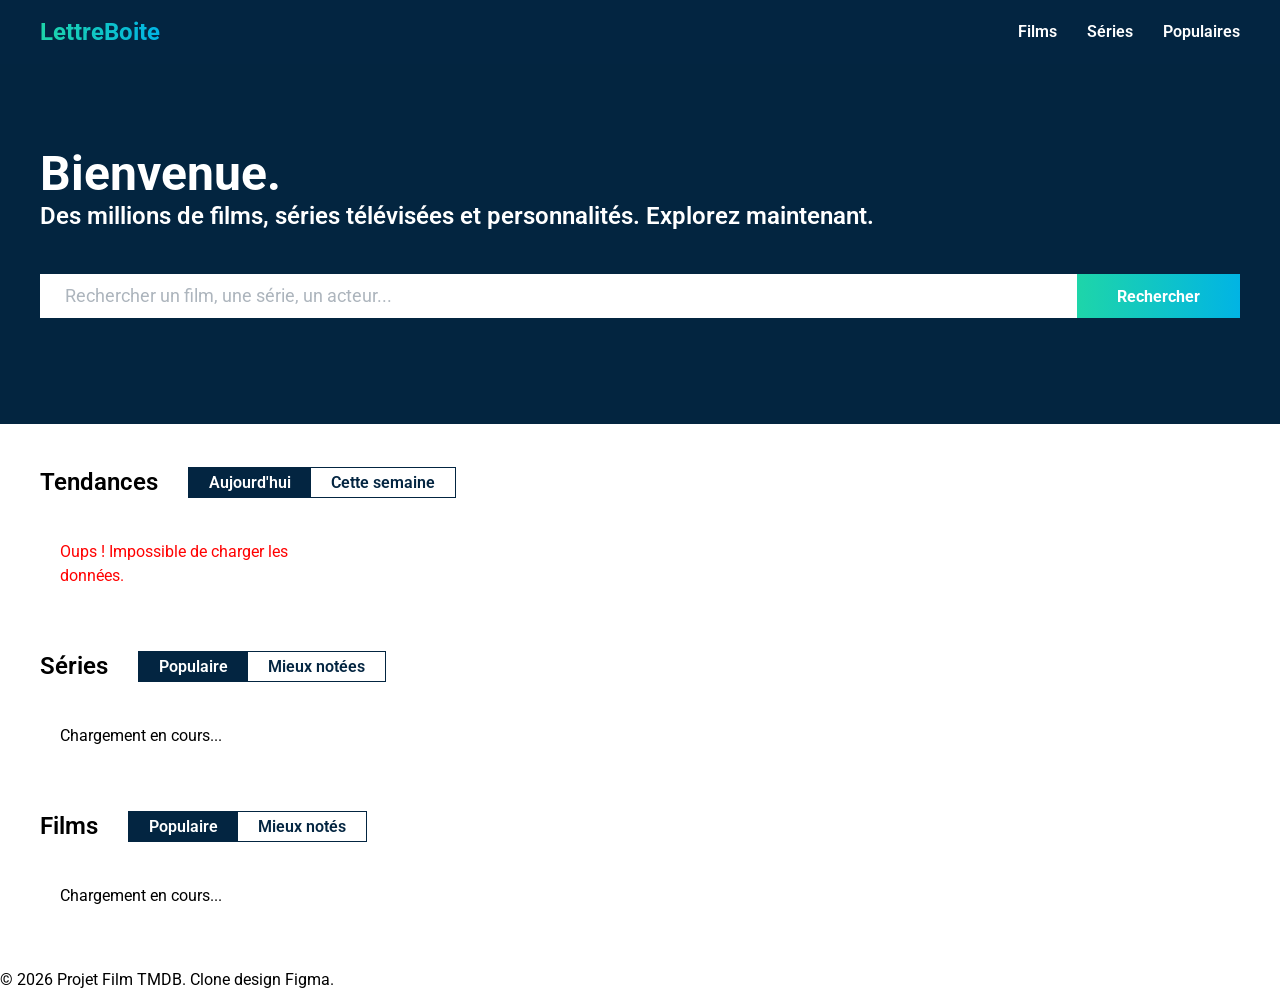
==== index.html @ 2051097b "fix: integrer la cle API directement pour GitHub Pages" ====
<!DOCTYPE html>
<html lang="fr">
<head>
    <meta charset="UTF-8">
    <meta content="width=device-width, initial-scale=1.0" name="viewport">
    <title>Projet Film LettreBoite - Accueil</title>
    <link href="https://fonts.googleapis.com/css2?family=Roboto:wght@400;500;700&display=swap" rel="stylesheet">
    <link rel="stylesheet" href="https://cdnjs.cloudflare.com/ajax/libs/font-awesome/6.4.0/css/all.min.css">
    <link rel="stylesheet" href="css/style.css">
</head>
<body>
<header class="navbar">
    <div class="navbar-content">
        <a class="logo" href="index.html">
            <h1>LettreBoite</h1>
        </a>
        <nav class="nav-links">
            <ul>
                <li><a href="#">Films</a></li>
                <li><a href="#">Séries</a></li>
                <li><a href="#">Populaires</a></li>
            </ul>
        </nav>
    </div>
</header>

<main>

    <section class="hero">
        <div class="hero-overlay"></div>
        <div class="hero-content">
            <h2>Bienvenue.</h2>
            <p>Des millions de films, séries télévisées et personnalités. Explorez maintenant.</p>

            <div class="search-box">
                <input id="search-input" placeholder="Rechercher un film, une série, un acteur..." type="text">
                <button id="search-btn">Rechercher</button>
            </div>
        </div>
    </section>


    <section class="media-section" id="trending-section">
        <div class="section-header">
            <h2>Tendances</h2>
            <div class="toggle-group">
                <button class="toggle-btn active" data-filter="day">Aujourd'hui</button>
                <button class="toggle-btn" data-filter="week">Cette semaine</button>
            </div>
        </div>

        <div class="cards-grid" id="trending-grid"></div>
    </section>

    <section class="media-section" id="series-section">
        <div class="section-header">
            <h2>Séries</h2>
            <div class="toggle-group filter-group">
                <button class="toggle-btn active" data-type="series" data-filter="popular">Populaire</button>
                <button class="toggle-btn" data-type="series" data-filter="top_rated">Mieux notées</button>
            </div>
        </div>
        <div class="cards-grid" id="series-grid"></div>
    </section>

    <section class="media-section" id="movies-section">
        <div class="section-header">
            <h2>Films</h2>
            <div class="toggle-group filter-group">
                <button class="toggle-btn active" data-type="movies" data-filter="popular">Populaire</button>
                <button class="toggle-btn" data-type="movies" data-filter="top_rated">Mieux notés</button>
            </div>
        </div>
        <div class="cards-grid" id="movies-grid"></div>
    </section>

</main>

<footer class="footer">
    <p>&copy; 2026 Projet Film TMDB. Clone design Figma.</p>
</footer>

<script src="js/TMDBApi.js"></script>
<script src="js/Affichage.js"></script>
<script src="js/app.js"></script>
</body>
</html>
---- css/style.css ----
:root {
  --tmdb-dark-blue: #032541;
  --tmdb-light-blue: #01b4e4;
  --tmdb-green: #21d07a;
  --bg-color: #ffffff;
  --text-main: #000000;
  --text-inverse: #ffffff;
  --text-muted: #adb5bd;
  --font-family: 'Roboto', sans-serif;
  --border-radius: 0px;
  --gap-standard: 20px;
}

*, *::before, *::after {
  box-sizing: border-box;
  margin: 0;
  padding: 0;
}

body {
  font-family: var(--font-family);
  background-color: var(--bg-color);
  color: var(--text-main);
  line-height: 1.5;
  -webkit-font-smoothing: antialiased;
}

a {
  text-decoration: none;
  color: inherit;
}

ul {
  list-style: none;
}

img {
  max-width: 100%;
  display: block;
}

button, input {
  font-family: inherit;
  border: none;
  outline: none;
}

button {
  cursor: pointer;
}

.navbar {
  background-color: var(--tmdb-dark-blue);
  color: var(--text-inverse);
  padding: 0 40px;
  height: 64px;

  & .navbar-content {
    display: flex;
    justify-content: space-between;
    align-items: center;
    max-width: 1300px;
    margin: 0 auto;
    height: 100%;
  }

  & .logo h1 {
    font-size: 1.5rem;
    font-weight: 700;
    background: linear-gradient(90deg, #1ed5a9 0%, #01b4e4 100%);
    -webkit-background-clip: text;
    background-clip: text;
    -webkit-text-fill-color: transparent;
  }

  & .nav-links ul {
    display: flex;
    gap: 30px;
    font-weight: 600;

    & li a {
      transition: all 0.2s ease;

      &:hover {
        text-decoration: underline;
        text-underline-offset: 4px;
        color: var(--text-inverse);
      }
    }
  }
}

.hero {
  position: relative;
  min-height: 360px;
  display: flex;
  align-items: center;
  background-color: var(--tmdb-dark-blue);
  background-image: url('https://image.tmdb.org/t/p/w1920_and_h600_multi_faces/9yRMOE20BwFpS9u4Gk0uA40g1zO.jpg');
  background-size: cover;
  background-position: center;
  color: var(--text-inverse);
  padding: 40px;

  & .hero-overlay {
    position: absolute;
    inset: 0;
    background: rgba(3, 37, 65, 0.7);
  }

  & .hero-content {
    position: relative;
    z-index: 1;
    width: 100%;
    max-width: 1300px;
    margin: 0 auto;
    padding-bottom: 20px;

    & h2 {
      font-size: 3rem;
      font-weight: 700;
      line-height: 1;
      margin-bottom: 0;
    }

    & p {
      font-size: 1.5rem;
      font-weight: 600;
      margin-bottom: 40px;
    }

    & .search-box {
      display: flex;
      width: 100%;
      background: var(--bg-color);
      border-radius: 0;
      overflow: hidden;

      & input {
        flex: 1;
        padding: 12px 25px;
        font-size: 1.1rem;
        color: #333;
        background: transparent;

        &::placeholder {
          color: var(--text-muted);
        }
      }

      & button {
        padding: 10px 40px;
        background: linear-gradient(90deg, #1ed5a9 0%, #01b4e4 100%);
        color: var(--text-inverse);
        font-size: 1rem;
        font-weight: 700;
        border-radius: 0;
        transition: color 0.2s;

        &:hover {
          color: var(--tmdb-dark-blue);
        }
      }
    }
  }
}

.media-section {
  max-width: 1300px;
  margin: 40px auto;
  padding: 0 40px;

  & .section-header {
    display: flex;
    align-items: center;
    gap: 30px;
    margin-bottom: 20px;

    & h2 {
      font-size: 1.5rem;
      font-weight: 600;
    }

    & .toggle-group {
      display: flex;
      border: 1px solid var(--tmdb-dark-blue);
      border-radius: 0;
      overflow: hidden;

      & .toggle-btn {
        padding: 5px 20px;
        background: transparent;
        color: var(--tmdb-dark-blue);
        font-weight: 600;
        font-size: 1rem;
        transition: all 0.2s ease;

        &.active {
          background: var(--tmdb-dark-blue);
          color: var(--text-inverse);
        }
      }
    }
  }

  & .cards-grid {
    display: grid;
    grid-template-columns: repeat(4, 1fr);
    gap: 20px;

    & .movie-card {
      display: flex;
      flex-direction: column;
      transition: transform 0.3s ease;

      &:hover {
        transform: translateY(-5px);
      }

      &:hover .card-image-wrapper {
        box-shadow: 4px 4px 15px rgba(0,0,0,0.3);
      }

      & .card-image-wrapper {
        position: relative;
        width: 100%;
        margin-bottom: 25px;
        transition: box-shadow 0.3s ease;

        & img, & .placeholder-img {
          width: 100%;
          aspect-ratio: 2 / 3;
          object-fit: cover;
          display: block;
          background: #dbdbdb;
          border-radius: 0;
        }

        & .rating-badge {
          position: absolute;
          bottom: -18px;
          right: 15px;
          width: 38px;
          height: 38px;
          border-radius: 50%;
          background: #081c22;
          color: #fff;
          display: flex;
          align-items: center;
          justify-content: center;
          font-weight: 700;
          font-size: 0.8rem;
          border: 2px solid #ffffff;
        }
      }

      & .card-content {
        padding: 0 10px;

        & h3 {
          font-size: 1rem;
          font-weight: 700;
          margin-bottom: 0;
          display: -webkit-box;
          -webkit-line-clamp: 2;
          line-clamp: 2;
          -webkit-box-orient: vertical;
          overflow: hidden;
        }

        & .release-date {
          font-size: 0.9rem;
          color: var(--text-muted);
          margin-top: 5px;
        }
      }
    }
  }
}

/* --- PAGE FOCUS --- */
.focus-banner {
  position: relative;
  background-color: var(--tmdb-dark-blue);
  background-image: url('https://image.tmdb.org/t/p/w1920_and_h800_multi_faces/8rpDcsfLJypbO6vtecsozsPbSUS.jpg');
  background-size: cover;
  background-position: center;
  color: var(--text-inverse);
  padding: 40px 0;
  min-height: 500px;
  display: flex;
  align-items: center;

  & .banner-overlay {
    position: absolute;
    inset: 0;
    background: rgba(3, 37, 65, 0.85);
  }

  & .banner-content {
    position: relative;
    z-index: 1;
    width: 100%;
    max-width: 1300px;
    margin: 0 auto;
    padding: 0 40px;
    display: flex;
    gap: 40px;
    align-items: center;

    & .poster-container {
      flex-shrink: 0;
      width: 300px;

      & .placeholder-img, & img {
        width: 100%;
        display: block;
        border-radius: 0;
      }
    }

    & .info-container {
      flex: 1;

      & .title {
        font-size: 2.5rem;
        font-weight: 700;
        margin-bottom: 20px;

        & .year {
          font-weight: 400;
          color: var(--text-muted);
        }
      }

      & .meta-data {
        display: flex;
        align-items: center;
        gap: 20px;
        margin-bottom: 30px;
        font-size: 1rem;

        & .rating-badge.large-badge {
          position: static;
          width: 60px;
          height: 60px;
          font-size: 1.2rem;
          background: #081c22;
          border-radius: 50%;
          color: #fff;
          display: flex;
          align-items: center;
          justify-content: center;
          border: 3px solid #ffffff;
        }

        & .release-date, & .genres, & .runtime {
          position: relative;
        }

        & .genres::before, & .runtime::before {
          content: "•";
          margin-right: 15px;
          color: var(--text-muted);
        }
      }

      & .synopsis-section {
        margin-top: 20px;

        & h3 {
          font-size: 1.2rem;
          font-weight: 700;
          margin-bottom: 10px;
        }

        & .overview {
          font-size: 1rem;
          line-height: 1.6;
          color: #e3e3e3;
        }
      }
    }
  }
}

.cast-section {
  padding-top: 40px;

  & .cast-grid {
    grid-template-columns: repeat(auto-fill, minmax(138px, 1fr));
    
    & .actor-card {
      background: var(--bg-color);
      border: 1px solid #e3e3e3;
      border-radius: 0;
      box-shadow: 0 2px 8px rgba(0,0,0,0.1);
      
      & .actor-image {
        margin-bottom: 0px;
      }

      & .actor-info {
        padding: 10px;
        background: var(--bg-color);
        
        & h4 {
          font-size: 1rem;
          font-weight: 700;
        }
        
        & p {
          font-size: 0.9rem;
          margin-top: 5px;
        }
      }
    }
  }
}

/* --- ANIMATIONS --- */
@keyframes fadeInUp {
  from {
    opacity: 0;
    transform: translateY(20px);
  }
  to {
    opacity: 1;
    transform: translateY(0);
  }
}

.movie-card {
  animation: fadeInUp 0.4s ease both;
}

/* Délai progressif sur les 4 premières cartes */
.cards-grid .movie-card:nth-child(1) { animation-delay: 0.05s; }
.cards-grid .movie-card:nth-child(2) { animation-delay: 0.1s; }
.cards-grid .movie-card:nth-child(3) { animation-delay: 0.15s; }
.cards-grid .movie-card:nth-child(4) { animation-delay: 0.2s; }

/* --- RESPONSIVE DESIGN --- */
@media (max-width: 768px) {
  .navbar {
    height: auto;
    padding: 15px 20px;
    & .navbar-content {
      flex-direction: column;
      gap: 15px;
    }
  }

  .hero .hero-content h2 { font-size: 2rem; }
  .hero .hero-content p { font-size: 1.2rem; }
  .hero .hero-content .search-box {
    flex-direction: column;
    & button { width: 100%; }
  }

  .focus-banner {
    & .banner-content {
      flex-direction: column;
      text-align: center;
      gap: 20px;
      
      & .poster-container {
        width: 200px;
      }
      
      & .meta-data {
        justify-content: center;
        flex-wrap: wrap;
      }
    }
  }

  .media-section .section-header {
    flex-direction: column;
    align-items: flex-start;
    gap: 10px;
  }

  .media-section .cards-grid {
    grid-template-columns: repeat(2, 1fr);
  }
}

/* Accessibilite : desactiver les animations si l'utilisateur le prefere */
@media (prefers-reduced-motion: reduce) {
  .movie-card {
    animation: none;
  }
}
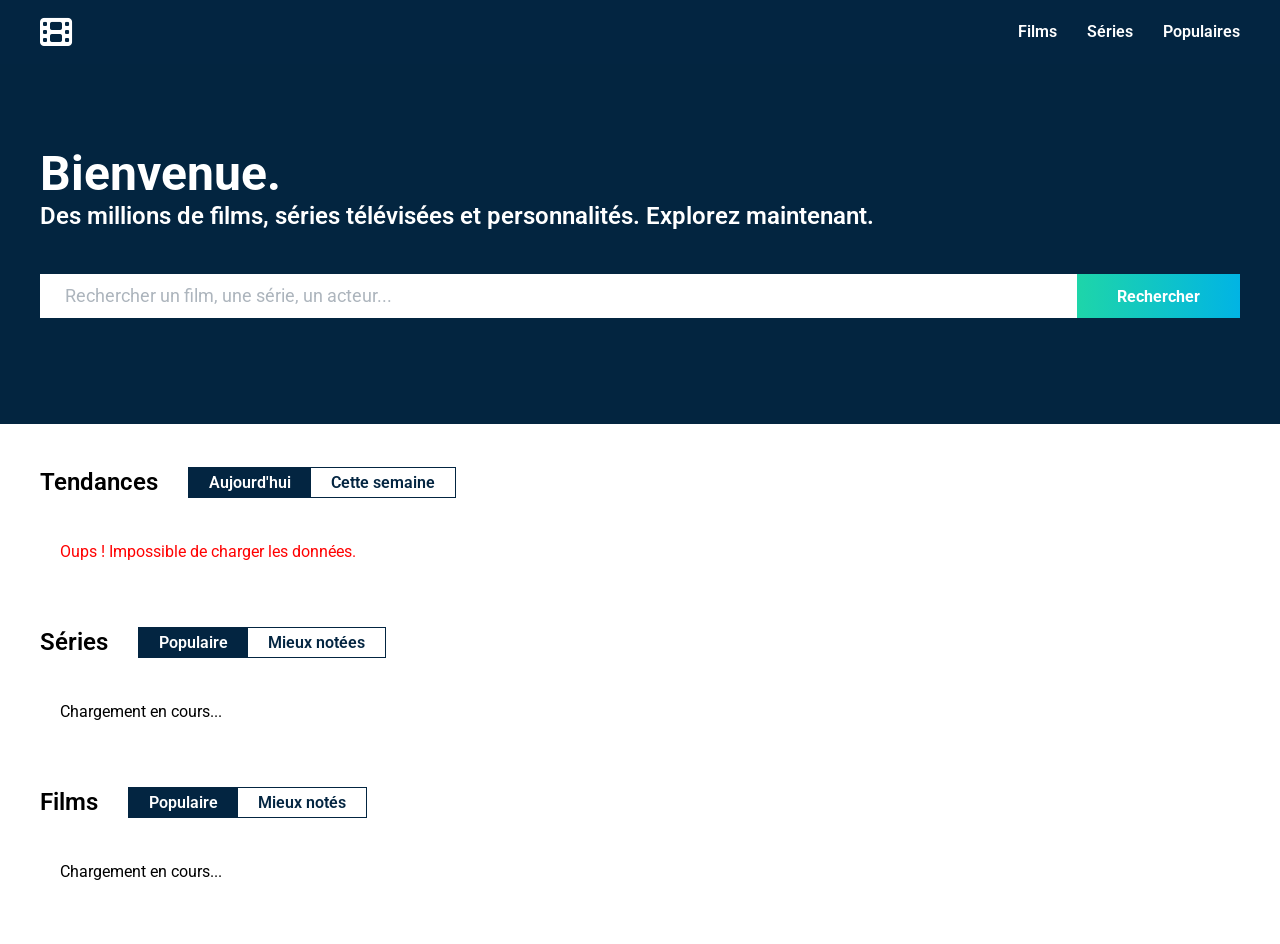
==== commit 799fa625: "feat: logo icone film, responsive mobile/tablette, suppression footer" ====
--- a/index.html
+++ b/index.html
@@ -12,15 +12,16 @@
 <header class="navbar">
     <div class="navbar-content">
         <a class="logo" href="index.html">
-            <h1>LettreBoite</h1>
+            <i class="fa-solid fa-film"></i>
         </a>
-        <nav class="nav-links">
+        <nav class="nav-links" id="nav-links">
             <ul>
                 <li><a href="#">Films</a></li>
                 <li><a href="#">Séries</a></li>
                 <li><a href="#">Populaires</a></li>
             </ul>
         </nav>
+        <button class="hamburger" id="nav-toggle" aria-label="Menu"><i class="fa-solid fa-bars"></i></button>
     </div>
 </header>
 
@@ -76,9 +77,7 @@
 
 </main>
 
-<footer class="footer">
-    <p>&copy; 2026 Projet Film TMDB. Clone design Figma.</p>
-</footer>
+<footer class="footer"></footer>
 
 <script src="js/TMDBApi.js"></script>
 <script src="js/Affichage.js"></script>
--- a/css/style.css
+++ b/css/style.css
@@ -418,6 +418,31 @@
   }
 }
 
+/* --- LOGO ICONE --- */
+.navbar .logo {
+  display: flex;
+  align-items: center;
+}
+
+.navbar .logo i {
+  font-size: 2rem;
+  color: var(--text-inverse);
+}
+
+/* --- HAMBURGER --- */
+.hamburger {
+  display: none;
+  background: transparent;
+  color: var(--text-inverse);
+  font-size: 1.4rem;
+  padding: 4px 8px;
+}
+
+/* --- FOOTER --- */
+.footer {
+  display: none;
+}
+
 /* --- ANIMATIONS --- */
 @keyframes fadeInUp {
   from {
@@ -440,26 +465,105 @@
 .cards-grid .movie-card:nth-child(3) { animation-delay: 0.15s; }
 .cards-grid .movie-card:nth-child(4) { animation-delay: 0.2s; }
 
-/* --- RESPONSIVE DESIGN --- */
+@media (prefers-reduced-motion: reduce) {
+  .movie-card { animation: none; }
+}
+
+/* --- RESPONSIVE TABLETTE (768px) --- */
 @media (max-width: 768px) {
   .navbar {
-    height: auto;
-    padding: 15px 20px;
+    height: 56px;
+    padding: 0 20px;
+
     & .navbar-content {
-      flex-direction: column;
-      gap: 15px;
-    }
-  }
-
-  .hero .hero-content h2 { font-size: 2rem; }
-  .hero .hero-content p { font-size: 1.2rem; }
-  .hero .hero-content .search-box {
-    flex-direction: column;
-    & button { width: 100%; }
+      flex-direction: row;
+      justify-content: space-between;
+    }
+
+    & .nav-links {
+      display: none;
+      position: absolute;
+      top: 56px;
+      left: 0;
+      right: 0;
+      background: var(--tmdb-dark-blue);
+      padding: 16px 20px;
+      z-index: 100;
+
+      &.open {
+        display: block;
+      }
+
+      & ul {
+        flex-direction: column;
+        gap: 16px;
+      }
+    }
+  }
+
+  .hamburger {
+    display: block;
+  }
+
+  .hero {
+    padding: 30px 20px;
+    min-height: 280px;
+
+    & .hero-content h2 { font-size: 2rem; }
+    & .hero-content p { font-size: 1.1rem; margin-bottom: 24px; }
+    & .hero-content .search-box {
+      flex-direction: row;
+    }
+  }
+
+  .media-section {
+    padding: 0 20px;
+    margin: 28px auto;
+
+    & .cards-grid {
+      grid-template-columns: repeat(2, 1fr);
+      gap: 16px;
+    }
   }
 
   .focus-banner {
     & .banner-content {
+      flex-direction: column;
+      align-items: flex-start;
+      padding: 0 20px;
+      gap: 24px;
+
+      & .poster-container {
+        width: 160px;
+      }
+
+      & .info-container .title {
+        font-size: 1.6rem;
+      }
+
+      & .info-container .meta-data {
+        flex-wrap: wrap;
+        gap: 10px;
+      }
+    }
+  }
+}
+
+/* --- RESPONSIVE MOBILE (480px) --- */
+@media (max-width: 480px) {
+  .media-section {
+    & .cards-grid {
+      grid-template-columns: repeat(1, 1fr);
+    }
+  }
+
+  .hero {
+    & .hero-content .search-box {
+      flex-direction: column;
+      & button { width: 100%; }
+    }
+  }
+}
       flex-direction: column;
       text-align: center;
       gap: 20px;
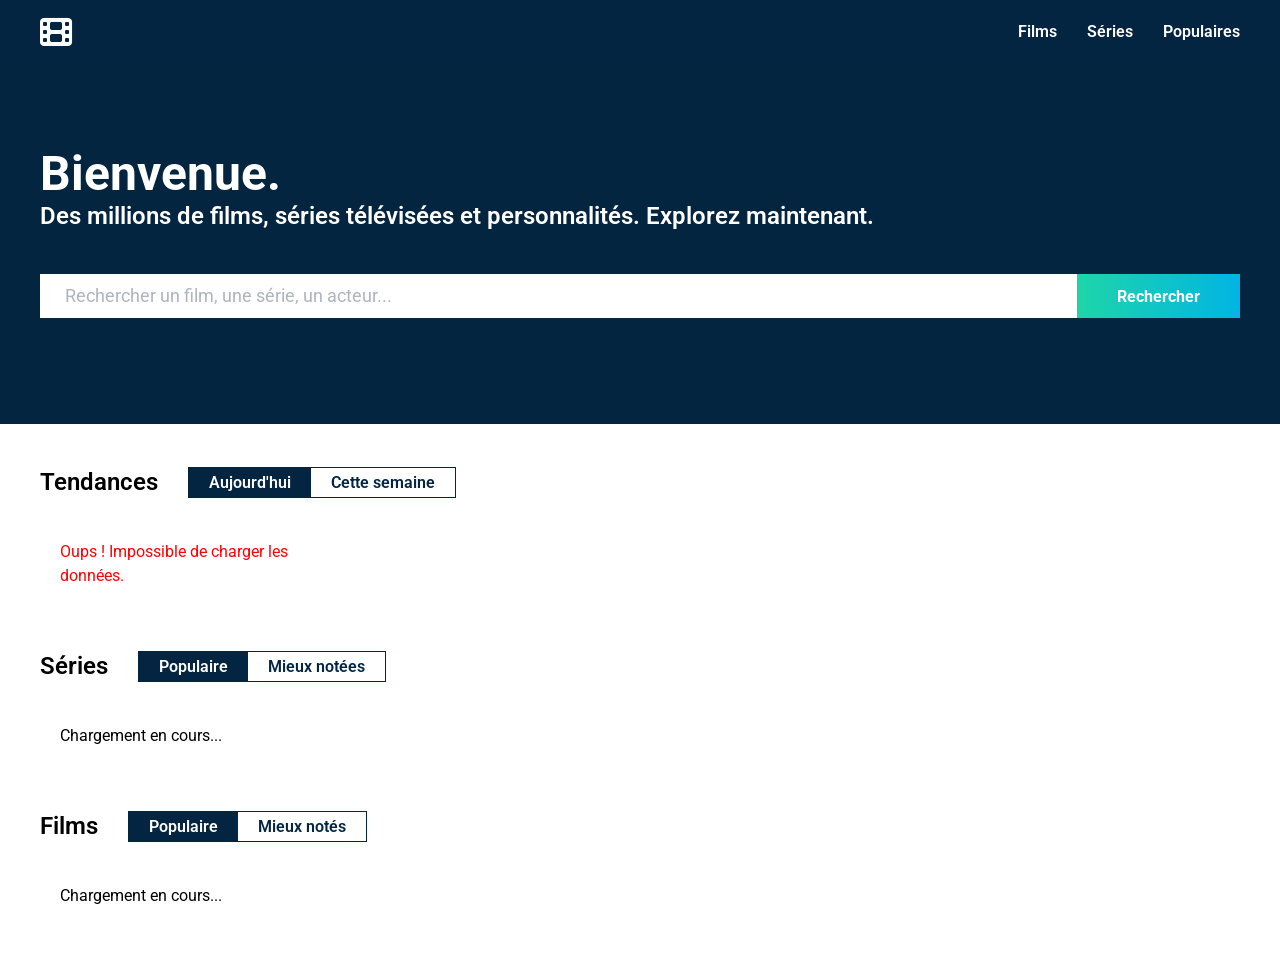
==== commit 564cb369: "feat: liens navbar fonctionnels + scroll smooth + image hero Pulp Fiction" ====
--- a/index.html
+++ b/index.html
@@ -16,9 +16,9 @@
         </a>
         <nav class="nav-links" id="nav-links">
             <ul>
-                <li><a href="#">Films</a></li>
-                <li><a href="#">Séries</a></li>
-                <li><a href="#">Populaires</a></li>
+                <li><a href="#movies-section">Films</a></li>
+                <li><a href="#series-section">Séries</a></li>
+                <li><a href="#trending-section">Populaires</a></li>
             </ul>
         </nav>
         <button class="hamburger" id="nav-toggle" aria-label="Menu"><i class="fa-solid fa-bars"></i></button>
--- a/css/style.css
+++ b/css/style.css
@@ -23,6 +23,7 @@
   color: var(--text-main);
   line-height: 1.5;
   -webkit-font-smoothing: antialiased;
+  scroll-behavior: smooth;
 }
 
 a {
@@ -96,7 +97,7 @@
   display: flex;
   align-items: center;
   background-color: var(--tmdb-dark-blue);
-  background-image: url('https://image.tmdb.org/t/p/w1920_and_h600_multi_faces/9yRMOE20BwFpS9u4Gk0uA40g1zO.jpg');
+  background-image: url('https://image.tmdb.org/t/p/w1920_and_h600_multi_faces/acWpCLiGcbicjmvbcXSmlBwZ46c.jpg');
   background-size: cover;
   background-position: center;
   color: var(--text-inverse);
@@ -564,35 +565,3 @@
     }
   }
 }
-      flex-direction: column;
-      text-align: center;
-      gap: 20px;
-      
-      & .poster-container {
-        width: 200px;
-      }
-      
-      & .meta-data {
-        justify-content: center;
-        flex-wrap: wrap;
-      }
-    }
-  }
-
-  .media-section .section-header {
-    flex-direction: column;
-    align-items: flex-start;
-    gap: 10px;
-  }
-
-  .media-section .cards-grid {
-    grid-template-columns: repeat(2, 1fr);
-  }
-}
-
-/* Accessibilite : desactiver les animations si l'utilisateur le prefere */
-@media (prefers-reduced-motion: reduce) {
-  .movie-card {
-    animation: none;
-  }
-}
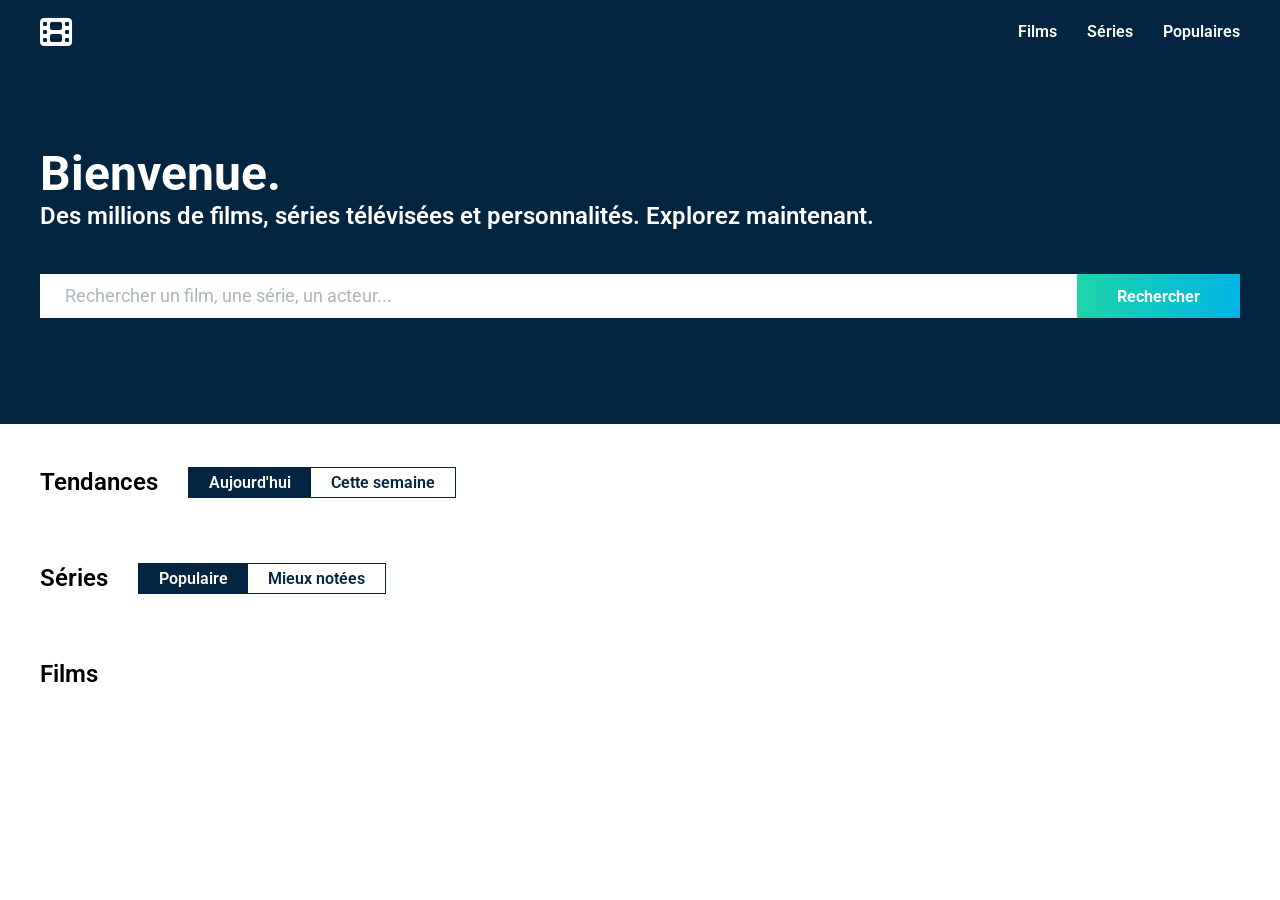
==== commit a0d45fd8: "feat: filtres de recherche par type (film, série, personne)" ====
--- a/index.html
+++ b/index.html
@@ -1,86 +1,85 @@
-<!DOCTYPE html>
-<html lang="fr">
-<head>
-    <meta charset="UTF-8">
-    <meta content="width=device-width, initial-scale=1.0" name="viewport">
-    <title>Projet Film LettreBoite - Accueil</title>
-    <link href="https://fonts.googleapis.com/css2?family=Roboto:wght@400;500;700&display=swap" rel="stylesheet">
-    <link rel="stylesheet" href="https://cdnjs.cloudflare.com/ajax/libs/font-awesome/6.4.0/css/all.min.css">
-    <link rel="stylesheet" href="css/style.css">
-</head>
-<body>
-<header class="navbar">
-    <div class="navbar-content">
-        <a class="logo" href="index.html">
-            <i class="fa-solid fa-film"></i>
-        </a>
-        <nav class="nav-links" id="nav-links">
-            <ul>
-                <li><a href="#movies-section">Films</a></li>
-                <li><a href="#series-section">Séries</a></li>
-                <li><a href="#trending-section">Populaires</a></li>
-            </ul>
-        </nav>
-        <button class="hamburger" id="nav-toggle" aria-label="Menu"><i class="fa-solid fa-bars"></i></button>
-    </div>
-</header>
-
-<main>
-
-    <section class="hero">
-        <div class="hero-overlay"></div>
-        <div class="hero-content">
-            <h2>Bienvenue.</h2>
-            <p>Des millions de films, séries télévisées et personnalités. Explorez maintenant.</p>
-
-            <div class="search-box">
-                <input id="search-input" placeholder="Rechercher un film, une série, un acteur..." type="text">
-                <button id="search-btn">Rechercher</button>
-            </div>
-        </div>
-    </section>
-
-
-    <section class="media-section" id="trending-section">
-        <div class="section-header">
-            <h2>Tendances</h2>
-            <div class="toggle-group">
-                <button class="toggle-btn active" data-filter="day">Aujourd'hui</button>
-                <button class="toggle-btn" data-filter="week">Cette semaine</button>
-            </div>
-        </div>
-
-        <div class="cards-grid" id="trending-grid"></div>
-    </section>
-
-    <section class="media-section" id="series-section">
-        <div class="section-header">
-            <h2>Séries</h2>
-            <div class="toggle-group filter-group">
-                <button class="toggle-btn active" data-type="series" data-filter="popular">Populaire</button>
-                <button class="toggle-btn" data-type="series" data-filter="top_rated">Mieux notées</button>
-            </div>
-        </div>
-        <div class="cards-grid" id="series-grid"></div>
-    </section>
-
-    <section class="media-section" id="movies-section">
-        <div class="section-header">
-            <h2>Films</h2>
-            <div class="toggle-group filter-group">
-                <button class="toggle-btn active" data-type="movies" data-filter="popular">Populaire</button>
-                <button class="toggle-btn" data-type="movies" data-filter="top_rated">Mieux notés</button>
-            </div>
-        </div>
-        <div class="cards-grid" id="movies-grid"></div>
-    </section>
-
-</main>
-
-<footer class="footer"></footer>
-
-<script src="js/TMDBApi.js"></script>
-<script src="js/Affichage.js"></script>
-<script src="js/app.js"></script>
-</body>
-</html>
+<!DOCTYPE html>
+<html lang="fr">
+<head>
+    <meta charset="UTF-8">
+    <meta content="width=device-width, initial-scale=1.0" name="viewport">
+    <title>Projet Film LettreBoite - Accueil</title>
+    <link href="https://fonts.googleapis.com/css2?family=Roboto:wght@400;500;700&display=swap" rel="stylesheet">
+    <link rel="stylesheet" href="https://cdnjs.cloudflare.com/ajax/libs/font-awesome/6.4.0/css/all.min.css">
+    <link rel="stylesheet" href="css/style.css">
+</head>
+<body>
+<header class="navbar">
+    <div class="navbar-content">
+        <a class="logo" href="index.html">
+            <i class="fa-solid fa-film"></i>
+        </a>
+        <nav class="nav-links" id="nav-links">
+            <ul>
+                <li><a href="#movies-section">Films</a></li>
+                <li><a href="#series-section">Séries</a></li>
+                <li><a href="#trending-section">Populaires</a></li>
+            </ul>
+        </nav>
+        <button class="hamburger" id="nav-toggle" aria-label="Menu"><i class="fa-solid fa-bars"></i></button>
+    </div>
+</header>
+
+<main>
+
+    <section class="hero">
+        <div class="hero-overlay"></div>
+        <div class="hero-content">
+            <h2>Bienvenue.</h2>
+            <p>Des millions de films, séries télévisées et personnalités. Explorez maintenant.</p>
+
+            <div class="search-box">
+                <input id="search-input" placeholder="Rechercher un film, une série, un acteur..." type="text">
+                <button id="search-btn">Rechercher</button>
+            </div>
+        </div>
+    </section>
+
+
+    <section class="media-section" id="favorites-section" style="display:none;">
+        <div class="section-header">
+            <h2><i class="fa-solid fa-heart" style="color:#e74c3c;margin-right:8px;"></i>Mes favoris</h2>
+        </div>
+        <div class="cards-grid" id="favorites-grid"></div>
+    </section>
+
+    <section class="media-section" id="trending-section">
+        <div class="section-header">
+            <h2>Tendances</h2>
+            <div class="toggle-group">
+                <button class="toggle-btn active" data-filter="day">Aujourd'hui</button>
+                <button class="toggle-btn" data-filter="week">Cette semaine</button>
+            </div>
+        </div>
+        <div class="search-filters" id="search-filters" style="display:none;">
+            <span class="filter-label">Filtrer par :</span>
+            <div class="toggle-group">
+                <button class="toggle-btn active" data-type-filter="all">Tout</button>
+                <button class="toggle-btn" data-type-filter="movie">Films</button>
+                <button class="toggle-btn" data-type-filter="tv">Séries</button>
+                <button class="toggle-btn" data-type-filter="person">Personnes</button>
+            </div>
+        </div>
+        <div class="cards-grid" id="trending-grid"></div>
+    </section>
+
+    <section class="media-section" id="series-section">
+        <div class="section-header">
+            <h2>Séries</h2>
+            <div class="toggle-group filter-group">
+                <button class="toggle-btn active" data-type="series" data-filter="popular">Populaire</button>
+                <button class="toggle-btn" data-type="series" data-filter="top_rated">Mieux notées</button>
+            </div>
+        </div>
+        <div class="cards-grid" id="series-grid"></div>
+    </section>
+
+    <section class="media-section" id="movies-section">
+        <div class="section-header">
+            <h2>Films</h2>
+     
--- a/css/style.css
+++ b/css/style.css
@@ -419,6 +419,37 @@
   }
 }
 
+/* --- BOUTON FAVORI --- */
+.fav-btn {
+  position: absolute;
+  top: 8px;
+  left: 8px;
+  width: 34px;
+  height: 34px;
+  border-radius: 50%;
+  background: rgba(0, 0, 0, 0.55);
+  color: #fff;
+  display: flex;
+  align-items: center;
+  justify-content: center;
+  font-size: 0.85rem;
+  transition: background 0.2s, color 0.2s, transform 0.2s;
+  z-index: 2;
+}
+
+.fav-btn:hover {
+  background: rgba(0, 0, 0, 0.8);
+  transform: scale(1.1);
+}
+
+.fav-btn.active {
+  color: #e74c3c;
+}
+
+.fav-btn.active i {
+  color: #e74c3c;
+}
+
 /* --- LOGO ICONE --- */
 .navbar .logo {
   display: flex;
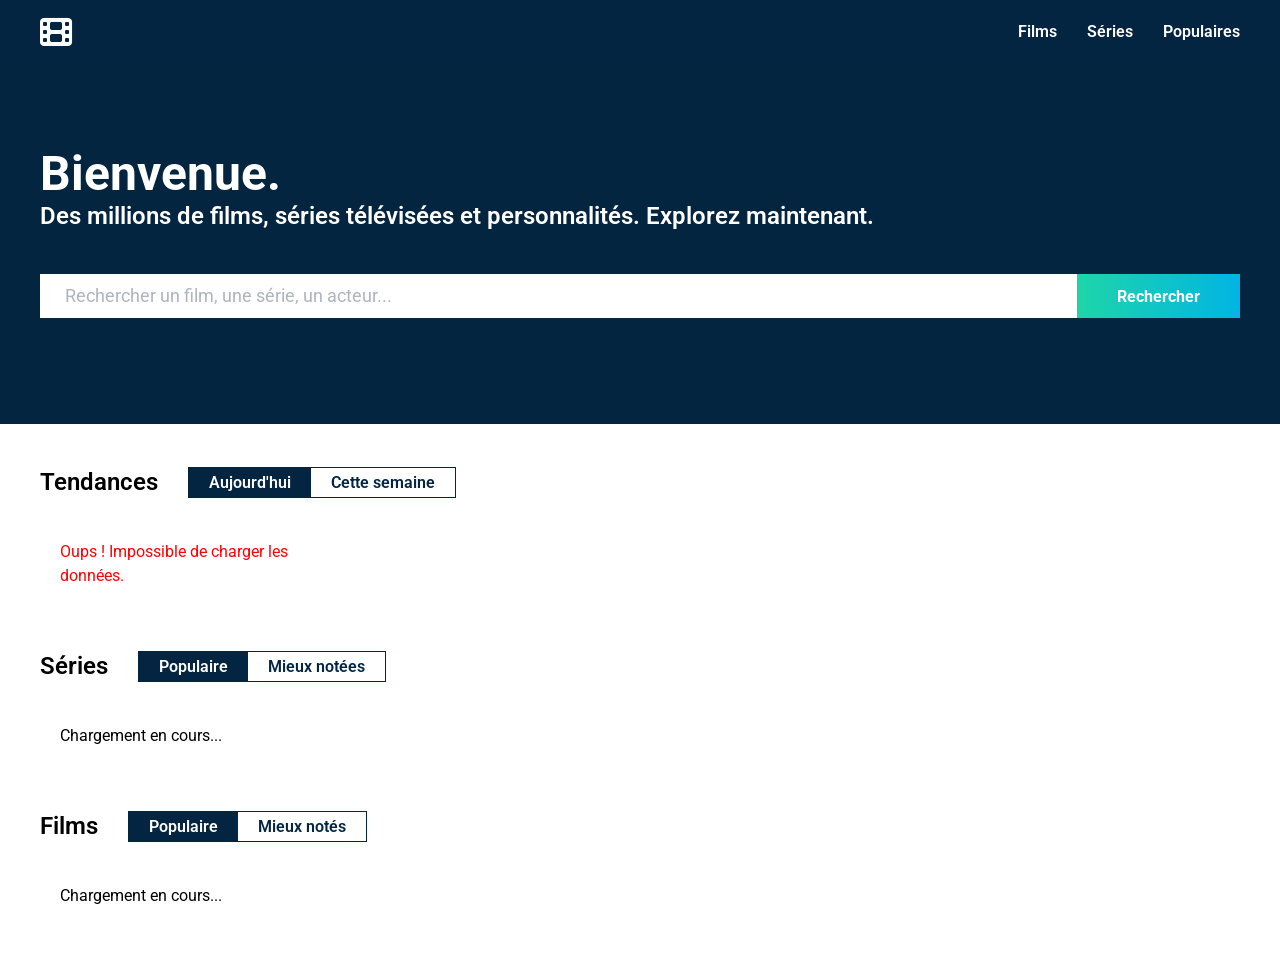
==== commit 6ecc3032: "ci: ajouter workflow GitHub Actions pour GitHub Pages" ====
--- a/index.html
+++ b/index.html
@@ -1,85 +1,93 @@
-<!DOCTYPE html>
-<html lang="fr">
-<head>
-    <meta charset="UTF-8">
-    <meta content="width=device-width, initial-scale=1.0" name="viewport">
-    <title>Projet Film LettreBoite - Accueil</title>
-    <link href="https://fonts.googleapis.com/css2?family=Roboto:wght@400;500;700&display=swap" rel="stylesheet">
-    <link rel="stylesheet" href="https://cdnjs.cloudflare.com/ajax/libs/font-awesome/6.4.0/css/all.min.css">
-    <link rel="stylesheet" href="css/style.css">
-</head>
-<body>
-<header class="navbar">
-    <div class="navbar-content">
-        <a class="logo" href="index.html">
-            <i class="fa-solid fa-film"></i>
-        </a>
-        <nav class="nav-links" id="nav-links">
-            <ul>
-                <li><a href="#movies-section">Films</a></li>
-                <li><a href="#series-section">Séries</a></li>
-                <li><a href="#trending-section">Populaires</a></li>
-            </ul>
-        </nav>
-        <button class="hamburger" id="nav-toggle" aria-label="Menu"><i class="fa-solid fa-bars"></i></button>
-    </div>
-</header>
-
-<main>
-
-    <section class="hero">
-        <div class="hero-overlay"></div>
-        <div class="hero-content">
-            <h2>Bienvenue.</h2>
-            <p>Des millions de films, séries télévisées et personnalités. Explorez maintenant.</p>
-
-            <div class="search-box">
-                <input id="search-input" placeholder="Rechercher un film, une série, un acteur..." type="text">
-                <button id="search-btn">Rechercher</button>
-            </div>
-        </div>
-    </section>
-
-
-    <section class="media-section" id="favorites-section" style="display:none;">
-        <div class="section-header">
-            <h2><i class="fa-solid fa-heart" style="color:#e74c3c;margin-right:8px;"></i>Mes favoris</h2>
-        </div>
-        <div class="cards-grid" id="favorites-grid"></div>
-    </section>
-
-    <section class="media-section" id="trending-section">
-        <div class="section-header">
-            <h2>Tendances</h2>
-            <div class="toggle-group">
-                <button class="toggle-btn active" data-filter="day">Aujourd'hui</button>
-                <button class="toggle-btn" data-filter="week">Cette semaine</button>
-            </div>
-        </div>
-        <div class="search-filters" id="search-filters" style="display:none;">
-            <span class="filter-label">Filtrer par :</span>
-            <div class="toggle-group">
-                <button class="toggle-btn active" data-type-filter="all">Tout</button>
-                <button class="toggle-btn" data-type-filter="movie">Films</button>
-                <button class="toggle-btn" data-type-filter="tv">Séries</button>
-                <button class="toggle-btn" data-type-filter="person">Personnes</button>
-            </div>
-        </div>
-        <div class="cards-grid" id="trending-grid"></div>
-    </section>
-
-    <section class="media-section" id="series-section">
-        <div class="section-header">
-            <h2>Séries</h2>
-            <div class="toggle-group filter-group">
-                <button class="toggle-btn active" data-type="series" data-filter="popular">Populaire</button>
-                <button class="toggle-btn" data-type="series" data-filter="top_rated">Mieux notées</button>
-            </div>
-        </div>
-        <div class="cards-grid" id="series-grid"></div>
-    </section>
-
-    <section class="media-section" id="movies-section">
-        <div class="section-header">
-            <h2>Films</h2>
-     +<!DOCTYPE html>
+<html lang="fr">
+<head>
+    <meta charset="UTF-8">
+    <meta content="width=device-width, initial-scale=1.0" name="viewport">
+    <title>Projet Film LettreBoite - Accueil</title>
+    <link href="https://fonts.googleapis.com/css2?family=Roboto:wght@400;500;700&display=swap" rel="stylesheet">
+    <link rel="stylesheet" href="https://cdnjs.cloudflare.com/ajax/libs/font-awesome/6.4.0/css/all.min.css">
+    <link rel="stylesheet" href="css/style.css">
+</head>
+<body>
+<header class="navbar">
+    <div class="navbar-content">
+        <a class="logo" href="index.html">
+            <i class="fa-solid fa-film"></i>
+        </a>
+        <nav class="nav-links" id="nav-links">
+            <ul>
+                <li><a href="#movies-section">Films</a></li>
+                <li><a href="#series-section">Séries</a></li>
+                <li><a href="#trending-section">Populaires</a></li>
+            </ul>
+        </nav>
+        <button class="hamburger" id="nav-toggle" aria-label="Menu"><i class="fa-solid fa-bars"></i></button>
+    </div>
+</header>
+
+<main>
+
+    <section class="hero">
+        <div class="hero-overlay"></div>
+        <div class="hero-content">
+            <h2>Bienvenue.</h2>
+            <p>Des millions de films, séries télévisées et personnalités. Explorez maintenant.</p>
+
+            <div class="search-box">
+                <input id="search-input" placeholder="Rechercher un film, une série, un acteur..." type="text">
+                <button id="search-btn">Rechercher</button>
+            </div>
+        </div>
+    </section>
+
+
+    <section class="media-section" id="favorites-section" style="display:none;">
+        <div class="section-header">
+            <h2><i class="fa-solid fa-heart" style="color:#e74c3c;margin-right:8px;"></i>Mes favoris</h2>
+        </div>
+        <div class="cards-grid" id="favorites-grid"></div>
+    </section>
+
+    <section class="media-section" id="trending-section">
+        <div class="section-header">
+            <h2>Tendances</h2>
+            <div class="toggle-group">
+                <button class="toggle-btn active" data-filter="day">Aujourd'hui</button>
+                <button class="toggle-btn" data-filter="week">Cette semaine</button>
+            </div>
+        </div>
+
+        <div class="cards-grid" id="trending-grid"></div>
+    </section>
+
+    <section class="media-section" id="series-section">
+        <div class="section-header">
+            <h2>Séries</h2>
+            <div class="toggle-group filter-group">
+                <button class="toggle-btn active" data-type="series" data-filter="popular">Populaire</button>
+                <button class="toggle-btn" data-type="series" data-filter="top_rated">Mieux notées</button>
+            </div>
+        </div>
+        <div class="cards-grid" id="series-grid"></div>
+    </section>
+
+    <section class="media-section" id="movies-section">
+        <div class="section-header">
+            <h2>Films</h2>
+            <div class="toggle-group filter-group">
+                <button class="toggle-btn active" data-type="movies" data-filter="popular">Populaire</button>
+                <button class="toggle-btn" data-type="movies" data-filter="top_rated">Mieux notés</button>
+            </div>
+        </div>
+        <div class="cards-grid" id="movies-grid"></div>
+    </section>
+
+</main>
+
+<footer class="footer"></footer>
+
+<script src="js/TMDBApi.js"></script>
+<script src="js/Affichage.js"></script>
+<script src="js/app.js"></script>
+</body>
+</html>
--- a/css/style.css
+++ b/css/style.css
@@ -1,598 +1,602 @@
-:root {
-  --tmdb-dark-blue: #032541;
-  --tmdb-light-blue: #01b4e4;
-  --tmdb-green: #21d07a;
-  --bg-color: #ffffff;
-  --text-main: #000000;
-  --text-inverse: #ffffff;
-  --text-muted: #adb5bd;
-  --font-family: 'Roboto', sans-serif;
-  --border-radius: 0px;
-  --gap-standard: 20px;
-}
-
-*, *::before, *::after {
-  box-sizing: border-box;
-  margin: 0;
-  padding: 0;
-}
-
-body {
-  font-family: var(--font-family);
-  background-color: var(--bg-color);
-  color: var(--text-main);
-  line-height: 1.5;
-  -webkit-font-smoothing: antialiased;
-  scroll-behavior: smooth;
-}
-
-a {
-  text-decoration: none;
-  color: inherit;
-}
-
-ul {
-  list-style: none;
-}
-
-img {
-  max-width: 100%;
-  display: block;
-}
-
-button, input {
-  font-family: inherit;
-  border: none;
-  outline: none;
-}
-
-button {
-  cursor: pointer;
-}
-
-.navbar {
-  background-color: var(--tmdb-dark-blue);
-  color: var(--text-inverse);
-  padding: 0 40px;
-  height: 64px;
-
-  & .navbar-content {
-    display: flex;
-    justify-content: space-between;
-    align-items: center;
-    max-width: 1300px;
-    margin: 0 auto;
-    height: 100%;
-  }
-
-  & .logo h1 {
-    font-size: 1.5rem;
-    font-weight: 700;
-    background: linear-gradient(90deg, #1ed5a9 0%, #01b4e4 100%);
-    -webkit-background-clip: text;
-    background-clip: text;
-    -webkit-text-fill-color: transparent;
-  }
-
-  & .nav-links ul {
-    display: flex;
-    gap: 30px;
-    font-weight: 600;
-
-    & li a {
-      transition: all 0.2s ease;
-
-      &:hover {
-        text-decoration: underline;
-        text-underline-offset: 4px;
-        color: var(--text-inverse);
-      }
-    }
-  }
-}
-
-.hero {
-  position: relative;
-  min-height: 360px;
-  display: flex;
-  align-items: center;
-  background-color: var(--tmdb-dark-blue);
-  background-image: url('https://image.tmdb.org/t/p/w1920_and_h600_multi_faces/acWpCLiGcbicjmvbcXSmlBwZ46c.jpg');
-  background-size: cover;
-  background-position: center;
-  color: var(--text-inverse);
-  padding: 40px;
-
-  & .hero-overlay {
-    position: absolute;
-    inset: 0;
-    background: rgba(3, 37, 65, 0.7);
-  }
-
-  & .hero-content {
-    position: relative;
-    z-index: 1;
-    width: 100%;
-    max-width: 1300px;
-    margin: 0 auto;
-    padding-bottom: 20px;
-
-    & h2 {
-      font-size: 3rem;
-      font-weight: 700;
-      line-height: 1;
-      margin-bottom: 0;
-    }
-
-    & p {
-      font-size: 1.5rem;
-      font-weight: 600;
-      margin-bottom: 40px;
-    }
-
-    & .search-box {
-      display: flex;
-      width: 100%;
-      background: var(--bg-color);
-      border-radius: 0;
-      overflow: hidden;
-
-      & input {
-        flex: 1;
-        padding: 12px 25px;
-        font-size: 1.1rem;
-        color: #333;
-        background: transparent;
-
-        &::placeholder {
-          color: var(--text-muted);
-        }
-      }
-
-      & button {
-        padding: 10px 40px;
-        background: linear-gradient(90deg, #1ed5a9 0%, #01b4e4 100%);
-        color: var(--text-inverse);
-        font-size: 1rem;
-        font-weight: 700;
-        border-radius: 0;
-        transition: color 0.2s;
-
-        &:hover {
-          color: var(--tmdb-dark-blue);
-        }
-      }
-    }
-  }
-}
-
-.media-section {
-  max-width: 1300px;
-  margin: 40px auto;
-  padding: 0 40px;
-
-  & .section-header {
-    display: flex;
-    align-items: center;
-    gap: 30px;
-    margin-bottom: 20px;
-
-    & h2 {
-      font-size: 1.5rem;
-      font-weight: 600;
-    }
-
-    & .toggle-group {
-      display: flex;
-      border: 1px solid var(--tmdb-dark-blue);
-      border-radius: 0;
-      overflow: hidden;
-
-      & .toggle-btn {
-        padding: 5px 20px;
-        background: transparent;
-        color: var(--tmdb-dark-blue);
-        font-weight: 600;
-        font-size: 1rem;
-        transition: all 0.2s ease;
-
-        &.active {
-          background: var(--tmdb-dark-blue);
-          color: var(--text-inverse);
-        }
-      }
-    }
-  }
-
-  & .cards-grid {
-    display: grid;
-    grid-template-columns: repeat(4, 1fr);
-    gap: 20px;
-
-    & .movie-card {
-      display: flex;
-      flex-direction: column;
-      transition: transform 0.3s ease;
-
-      &:hover {
-        transform: translateY(-5px);
-      }
-
-      &:hover .card-image-wrapper {
-        box-shadow: 4px 4px 15px rgba(0,0,0,0.3);
-      }
-
-      & .card-image-wrapper {
-        position: relative;
-        width: 100%;
-        margin-bottom: 25px;
-        transition: box-shadow 0.3s ease;
-
-        & img, & .placeholder-img {
-          width: 100%;
-          aspect-ratio: 2 / 3;
-          object-fit: cover;
-          display: block;
-          background: #dbdbdb;
-          border-radius: 0;
-        }
-
-        & .rating-badge {
-          position: absolute;
-          bottom: -18px;
-          right: 15px;
-          width: 38px;
-          height: 38px;
-          border-radius: 50%;
-          background: #081c22;
-          color: #fff;
-          display: flex;
-          align-items: center;
-          justify-content: center;
-          font-weight: 700;
-          font-size: 0.8rem;
-          border: 2px solid #ffffff;
-        }
-      }
-
-      & .card-content {
-        padding: 0 10px;
-
-        & h3 {
-          font-size: 1rem;
-          font-weight: 700;
-          margin-bottom: 0;
-          display: -webkit-box;
-          -webkit-line-clamp: 2;
-          line-clamp: 2;
-          -webkit-box-orient: vertical;
-          overflow: hidden;
-        }
-
-        & .release-date {
-          font-size: 0.9rem;
-          color: var(--text-muted);
-          margin-top: 5px;
-        }
-      }
-    }
-  }
-}
-
-/* --- PAGE FOCUS --- */
-.focus-banner {
-  position: relative;
-  background-color: var(--tmdb-dark-blue);
-  background-image: url('https://image.tmdb.org/t/p/w1920_and_h800_multi_faces/8rpDcsfLJypbO6vtecsozsPbSUS.jpg');
-  background-size: cover;
-  background-position: center;
-  color: var(--text-inverse);
-  padding: 40px 0;
-  min-height: 500px;
-  display: flex;
-  align-items: center;
-
-  & .banner-overlay {
-    position: absolute;
-    inset: 0;
-    background: rgba(3, 37, 65, 0.85);
-  }
-
-  & .banner-content {
-    position: relative;
-    z-index: 1;
-    width: 100%;
-    max-width: 1300px;
-    margin: 0 auto;
-    padding: 0 40px;
-    display: flex;
-    gap: 40px;
-    align-items: center;
-
-    & .poster-container {
-      flex-shrink: 0;
-      width: 300px;
-
-      & .placeholder-img, & img {
-        width: 100%;
-        display: block;
-        border-radius: 0;
-      }
-    }
-
-    & .info-container {
-      flex: 1;
-
-      & .title {
-        font-size: 2.5rem;
-        font-weight: 700;
-        margin-bottom: 20px;
-
-        & .year {
-          font-weight: 400;
-          color: var(--text-muted);
-        }
-      }
-
-      & .meta-data {
-        display: flex;
-        align-items: center;
-        gap: 20px;
-        margin-bottom: 30px;
-        font-size: 1rem;
-
-        & .rating-badge.large-badge {
-          position: static;
-          width: 60px;
-          height: 60px;
-          font-size: 1.2rem;
-          background: #081c22;
-          border-radius: 50%;
-          color: #fff;
-          display: flex;
-          align-items: center;
-          justify-content: center;
-          border: 3px solid #ffffff;
-        }
-
-        & .release-date, & .genres, & .runtime {
-          position: relative;
-        }
-
-        & .genres::before, & .runtime::before {
-          content: "•";
-          margin-right: 15px;
-          color: var(--text-muted);
-        }
-      }
-
-      & .synopsis-section {
-        margin-top: 20px;
-
-        & h3 {
-          font-size: 1.2rem;
-          font-weight: 700;
-          margin-bottom: 10px;
-        }
-
-        & .overview {
-          font-size: 1rem;
-          line-height: 1.6;
-          color: #e3e3e3;
-        }
-      }
-    }
-  }
-}
-
-.cast-section {
-  padding-top: 40px;
-
-  & .cast-grid {
-    grid-template-columns: repeat(auto-fill, minmax(138px, 1fr));
-    
-    & .actor-card {
-      background: var(--bg-color);
-      border: 1px solid #e3e3e3;
-      border-radius: 0;
-      box-shadow: 0 2px 8px rgba(0,0,0,0.1);
-      
-      & .actor-image {
-        margin-bottom: 0px;
-      }
-
-      & .actor-info {
-        padding: 10px;
-        background: var(--bg-color);
-        
-        & h4 {
-          font-size: 1rem;
-          font-weight: 700;
-        }
-        
-        & p {
-          font-size: 0.9rem;
-          margin-top: 5px;
-        }
-      }
-    }
-  }
-}
-
-/* --- BOUTON FAVORI --- */
-.fav-btn {
-  position: absolute;
-  top: 8px;
-  left: 8px;
-  width: 34px;
-  height: 34px;
-  border-radius: 50%;
-  background: rgba(0, 0, 0, 0.55);
-  color: #fff;
-  display: flex;
-  align-items: center;
-  justify-content: center;
-  font-size: 0.85rem;
-  transition: background 0.2s, color 0.2s, transform 0.2s;
-  z-index: 2;
-}
-
-.fav-btn:hover {
-  background: rgba(0, 0, 0, 0.8);
-  transform: scale(1.1);
-}
-
-.fav-btn.active {
-  color: #e74c3c;
-}
-
-.fav-btn.active i {
-  color: #e74c3c;
-}
-
-/* --- LOGO ICONE --- */
-.navbar .logo {
-  display: flex;
-  align-items: center;
-}
-
-.navbar .logo i {
-  font-size: 2rem;
-  color: var(--text-inverse);
-}
-
-/* --- HAMBURGER --- */
-.hamburger {
-  display: none;
-  background: transparent;
-  color: var(--text-inverse);
-  font-size: 1.4rem;
-  padding: 4px 8px;
-}
-
-/* --- FOOTER --- */
-.footer {
-  display: none;
-}
-
-/* --- ANIMATIONS --- */
-@keyframes fadeInUp {
-  from {
-    opacity: 0;
-    transform: translateY(20px);
-  }
-  to {
-    opacity: 1;
-    transform: translateY(0);
-  }
-}
-
-.movie-card {
-  animation: fadeInUp 0.4s ease both;
-}
-
-/* Délai progressif sur les 4 premières cartes */
-.cards-grid .movie-card:nth-child(1) { animation-delay: 0.05s; }
-.cards-grid .movie-card:nth-child(2) { animation-delay: 0.1s; }
-.cards-grid .movie-card:nth-child(3) { animation-delay: 0.15s; }
-.cards-grid .movie-card:nth-child(4) { animation-delay: 0.2s; }
-
-@media (prefers-reduced-motion: reduce) {
-  .movie-card { animation: none; }
-}
-
-/* --- RESPONSIVE TABLETTE (768px) --- */
-@media (max-width: 768px) {
-  .navbar {
-    height: 56px;
-    padding: 0 20px;
-
-    & .navbar-content {
-      flex-direction: row;
-      justify-content: space-between;
-    }
-
-    & .nav-links {
-      display: none;
-      position: absolute;
-      top: 56px;
-      left: 0;
-      right: 0;
-      background: var(--tmdb-dark-blue);
-      padding: 16px 20px;
-      z-index: 100;
-
-      &.open {
-        display: block;
-      }
-
-      & ul {
-        flex-direction: column;
-        gap: 16px;
-      }
-    }
-  }
-
-  .hamburger {
-    display: block;
-  }
-
-  .hero {
-    padding: 30px 20px;
-    min-height: 280px;
-
-    & .hero-content h2 { font-size: 2rem; }
-    & .hero-content p { font-size: 1.1rem; margin-bottom: 24px; }
-    & .hero-content .search-box {
-      flex-direction: row;
-    }
-  }
-
-  .media-section {
-    padding: 0 20px;
-    margin: 28px auto;
-
-    & .cards-grid {
-      grid-template-columns: repeat(2, 1fr);
-      gap: 16px;
-    }
-  }
-
-  .focus-banner {
-    & .banner-content {
-      flex-direction: column;
-      align-items: flex-start;
-      padding: 0 20px;
-      gap: 24px;
-
-      & .poster-container {
-        width: 160px;
-      }
-
-      & .info-container .title {
-        font-size: 1.6rem;
-      }
-
-      & .info-container .meta-data {
-        flex-wrap: wrap;
-        gap: 10px;
-      }
-    }
-  }
-}
-
-/* --- RESPONSIVE MOBILE (480px) --- */
-@media (max-width: 480px) {
-  .media-section {
-    & .cards-grid {
-      grid-template-columns: repeat(1, 1fr);
-    }
-  }
-
-  .hero {
-    & .hero-content .search-box {
-      flex-direction: column;
-      & button { width: 100%; }
-    }
-  }
-}
+:root {
+  --tmdb-dark-blue: #032541;
+  --tmdb-light-blue: #01b4e4;
+  --tmdb-green: #21d07a;
+  --bg-color: #ffffff;
+  --text-main: #000000;
+  --text-inverse: #ffffff;
+  --text-muted: #adb5bd;
+  --font-family: 'Roboto', sans-serif;
+  --border-radius: 0px;
+  --gap-standard: 20px;
+}
+
+*, *::before, *::after {
+  box-sizing: border-box;
+  margin: 0;
+  padding: 0;
+}
+
+body {
+  font-family: var(--font-family);
+  background-color: var(--bg-color);
+  color: var(--text-main);
+  line-height: 1.5;
+  -webkit-font-smoothing: antialiased;
+  scroll-behavior: smooth;
+}
+
+a {
+  text-decoration: none;
+  color: inherit;
+}
+
+ul {
+  list-style: none;
+}
+
+img {
+  max-width: 100%;
+  display: block;
+}
+
+button, input {
+  font-family: inherit;
+  border: none;
+  outline: none;
+}
+
+button {
+  cursor: pointer;
+}
+
+.navbar {
+  background-color: var(--tmdb-dark-blue);
+  color: var(--text-inverse);
+  padding: 0 40px;
+  height: 64px;
+
+  & .navbar-content {
+    display: flex;
+    justify-content: space-between;
+    align-items: center;
+    max-width: 1300px;
+    margin: 0 auto;
+    height: 100%;
+  }
+
+  & .logo h1 {
+    font-size: 1.5rem;
+    font-weight: 700;
+    background: linear-gradient(90deg, #1ed5a9 0%, #01b4e4 100%);
+    -webkit-background-clip: text;
+    background-clip: text;
+    -webkit-text-fill-color: transparent;
+  }
+
+  & .nav-links ul {
+    display: flex;
+    gap: 30px;
+    font-weight: 600;
+
+    & li a {
+      transition: all 0.2s ease;
+
+      &:hover {
+        text-decoration: underline;
+        text-underline-offset: 4px;
+        color: var(--text-inverse);
+      }
+    }
+  }
+}
+
+.hero {
+  position: relative;
+  min-height: 360px;
+  display: flex;
+  align-items: center;
+  background-color: var(--tmdb-dark-blue);
+  background-image: url('https://image.tmdb.org/t/p/w1920_and_h600_multi_faces/acWpCLiGcbicjmvbcXSmlBwZ46c.jpg');
+  background-size: cover;
+  background-position: center;
+  color: var(--text-inverse);
+  padding: 40px;
+
+  & .hero-overlay {
+    position: absolute;
+    inset: 0;
+    background: rgba(3, 37, 65, 0.7);
+  }
+
+  & .hero-content {
+    position: relative;
+    z-index: 1;
+    width: 100%;
+    max-width: 1300px;
+    margin: 0 auto;
+    padding-bottom: 20px;
+
+    & h2 {
+      font-size: 3rem;
+      font-weight: 700;
+      line-height: 1;
+      margin-bottom: 0;
+    }
+
+    & p {
+      font-size: 1.5rem;
+      font-weight: 600;
+      margin-bottom: 40px;
+    }
+
+    & .search-box {
+      display: flex;
+      width: 100%;
+      background: var(--bg-color);
+      border-radius: 0;
+      overflow: hidden;
+
+      & input {
+        flex: 1;
+        padding: 12px 25px;
+        font-size: 1.1rem;
+        color: #333;
+        background: transparent;
+
+        &::placeholder {
+          color: var(--text-muted);
+        }
+      }
+
+      & button {
+        padding: 10px 40px;
+        background: linear-gradient(90deg, #1ed5a9 0%, #01b4e4 100%);
+        color: var(--text-inverse);
+        font-size: 1rem;
+        font-weight: 700;
+        border-radius: 0;
+        transition: color 0.2s;
+
+        &:hover {
+          color: var(--tmdb-dark-blue);
+        }
+      }
+    }
+  }
+}
+
+.media-section {
+  max-width: 1300px;
+  margin: 40px auto;
+  padding: 0 40px;
+
+  & .section-header {
+    display: flex;
+    align-items: center;
+    gap: 30px;
+    margin-bottom: 20px;
+
+    & h2 {
+      font-size: 1.5rem;
+      font-weight: 600;
+    }
+
+    & .toggle-group {
+      display: flex;
+      border: 1px solid var(--tmdb-dark-blue);
+      border-radius: 0;
+      overflow: hidden;
+
+      & .toggle-btn {
+        padding: 5px 20px;
+        background: transparent;
+        color: var(--tmdb-dark-blue);
+        font-weight: 600;
+        font-size: 1rem;
+        transition: all 0.2s ease;
+
+        &.active {
+          background: var(--tmdb-dark-blue);
+          color: var(--text-inverse);
+        }
+      }
+    }
+  }
+
+  & .cards-grid {
+    display: grid;
+    grid-template-columns: repeat(4, 1fr);
+    gap: 20px;
+
+    & .movie-card {
+      display: flex;
+      flex-direction: column;
+      transition: transform 0.3s ease;
+
+      &:hover {
+        transform: translateY(-5px);
+      }
+
+      &:hover .card-image-wrapper {
+        box-shadow: 4px 4px 15px rgba(0,0,0,0.3);
+      }
+
+      & .card-image-wrapper {
+        position: relative;
+        width: 100%;
+        margin-bottom: 25px;
+        transition: box-shadow 0.3s ease;
+
+        & img, & .placeholder-img {
+          width: 100%;
+          aspect-ratio: 2 / 3;
+          object-fit: cover;
+          display: block;
+          background: #dbdbdb;
+          border-radius: 0;
+        }
+
+        & .rating-badge {
+          position: absolute;
+          bottom: -18px;
+          right: 15px;
+          width: 38px;
+          height: 38px;
+          border-radius: 50%;
+          background: #081c22;
+          color: #fff;
+          display: flex;
+          align-items: center;
+          justify-content: center;
+          font-weight: 700;
+          font-size: 0.8rem;
+          border: 2px solid #ffffff;
+        }
+      }
+
+      & .card-content {
+        padding: 0 10px;
+
+        & h3 {
+          font-size: 1rem;
+          font-weight: 700;
+          margin-bottom: 0;
+          display: -webkit-box;
+          -webkit-line-clamp: 2;
+          line-clamp: 2;
+          -webkit-box-orient: vertical;
+          overflow: hidden;
+        }
+
+        & .release-date {
+          font-size: 0.9rem;
+          color: var(--text-muted);
+          margin-top: 5px;
+        }
+      }
+    }
+  }
+}
+
+/* --- PAGE FOCUS --- */
+.focus-banner {
+  position: relative;
+  background-color: var(--tmdb-dark-blue);
+  background-image: url('https://image.tmdb.org/t/p/w1920_and_h800_multi_faces/8rpDcsfLJypbO6vtecsozsPbSUS.jpg');
+  background-size: cover;
+  background-position: center;
+  color: var(--text-inverse);
+  padding: 40px 0;
+  min-height: 500px;
+  display: flex;
+  align-items: center;
+
+  & .banner-overlay {
+    position: absolute;
+    inset: 0;
+    background: rgba(3, 37, 65, 0.85);
+  }
+
+  & .banner-content {
+    position: relative;
+    z-index: 1;
+    width: 100%;
+    max-width: 1300px;
+    margin: 0 auto;
+    padding: 0 40px;
+    display: flex;
+    gap: 40px;
+    align-items: center;
+
+    & .poster-container {
+      flex-shrink: 0;
+      width: 300px;
+
+      & .placeholder-img, & img {
+        width: 100%;
+        display: block;
+        border-radius: 0;
+      }
+    }
+
+    & .info-container {
+      flex: 1;
+
+      & .title {
+        font-size: 2.5rem;
+        font-weight: 700;
+        margin-bottom: 20px;
+
+        & .year {
+          font-weight: 400;
+          color: var(--text-muted);
+        }
+      }
+
+      & .meta-data {
+        display: flex;
+        align-items: center;
+        gap: 20px;
+        margin-bottom: 30px;
+        font-size: 1rem;
+
+        & .rating-badge.large-badge {
+          position: static;
+          width: 60px;
+          height: 60px;
+          font-size: 1.2rem;
+          background: #081c22;
+          border-radius: 50%;
+          color: #fff;
+          display: flex;
+          align-items: center;
+          justify-content: center;
+          border: 3px solid #ffffff;
+        }
+
+        & .release-date, & .genres, & .runtime {
+          position: relative;
+        }
+
+        & .genres::before, & .runtime::before {
+          content: "•";
+          margin-right: 15px;
+          color: var(--text-muted);
+        }
+      }
+
+      & .synopsis-section {
+        margin-top: 20px;
+
+        & h3 {
+          font-size: 1.2rem;
+          font-weight: 700;
+          margin-bottom: 10px;
+        }
+
+        & .overview {
+          font-size: 1rem;
+          line-height: 1.6;
+          color: #e3e3e3;
+        }
+      }
+    }
+  }
+}
+
+.cast-section {
+  padding-top: 40px;
+
+  & .cast-grid {
+    grid-template-columns: repeat(4, 1fr);
+    
+    & .actor-card {
+      background: var(--bg-color);
+      border: 1px solid #e3e3e3;
+      border-radius: 0;
+      box-shadow: 0 2px 8px rgba(0,0,0,0.1);
+      
+      & .actor-image {
+        margin-bottom: 0px;
+      }
+
+      & .actor-info {
+        padding: 10px;
+        background: var(--bg-color);
+        
+        & h4 {
+          font-size: 1rem;
+          font-weight: 700;
+        }
+        
+        & p {
+          font-size: 0.9rem;
+          margin-top: 5px;
+        }
+      }
+    }
+  }
+}
+
+/* --- BOUTON FAVORI --- */
+.fav-btn {
+  position: absolute;
+  top: 8px;
+  left: 8px;
+  width: 34px;
+  height: 34px;
+  border-radius: 50%;
+  background: rgba(0, 0, 0, 0.55);
+  color: #fff;
+  display: flex;
+  align-items: center;
+  justify-content: center;
+  font-size: 0.85rem;
+  transition: background 0.2s, color 0.2s, transform 0.2s;
+  z-index: 2;
+}
+
+.fav-btn:hover {
+  background: rgba(0, 0, 0, 0.8);
+  transform: scale(1.1);
+}
+
+.fav-btn.active {
+  color: #e74c3c;
+}
+
+.fav-btn.active i {
+  color: #e74c3c;
+}
+
+/* --- LOGO ICONE --- */
+.navbar .logo {
+  display: flex;
+  align-items: center;
+}
+
+.navbar .logo i {
+  font-size: 2rem;
+  color: var(--text-inverse);
+}
+
+/* --- HAMBURGER --- */
+.hamburger {
+  display: none;
+  background: transparent;
+  color: var(--text-inverse);
+  font-size: 1.4rem;
+  padding: 4px 8px;
+}
+
+/* --- FOOTER --- */
+.footer {
+  display: none;
+}
+
+/* --- ANIMATIONS --- */
+@keyframes fadeInUp {
+  from {
+    opacity: 0;
+    transform: translateY(20px);
+  }
+  to {
+    opacity: 1;
+    transform: translateY(0);
+  }
+}
+
+.movie-card {
+  animation: fadeInUp 0.4s ease both;
+}
+
+/* Délai progressif sur les 4 premières cartes */
+.cards-grid .movie-card:nth-child(1) { animation-delay: 0.05s; }
+.cards-grid .movie-card:nth-child(2) { animation-delay: 0.1s; }
+.cards-grid .movie-card:nth-child(3) { animation-delay: 0.15s; }
+.cards-grid .movie-card:nth-child(4) { animation-delay: 0.2s; }
+
+@media (prefers-reduced-motion: reduce) {
+  .movie-card { animation: none; }
+}
+
+/* --- RESPONSIVE TABLETTE (768px) --- */
+@media (max-width: 768px) {
+  .navbar {
+    height: 56px;
+    padding: 0 20px;
+
+    & .navbar-content {
+      flex-direction: row;
+      justify-content: space-between;
+    }
+
+    & .nav-links {
+      display: none;
+      position: absolute;
+      top: 56px;
+      left: 0;
+      right: 0;
+      background: var(--tmdb-dark-blue);
+      padding: 16px 20px;
+      z-index: 100;
+
+      &.open {
+        display: block;
+      }
+
+      & ul {
+        flex-direction: column;
+        gap: 16px;
+      }
+    }
+  }
+
+  .hamburger {
+    display: block;
+  }
+
+  .hero {
+    padding: 30px 20px;
+    min-height: 280px;
+
+    & .hero-content h2 { font-size: 2rem; }
+    & .hero-content p { font-size: 1.1rem; margin-bottom: 24px; }
+    & .hero-content .search-box {
+      flex-direction: row;
+    }
+  }
+
+  .media-section {
+    padding: 0 20px;
+    margin: 28px auto;
+
+    & .cards-grid {
+      grid-template-columns: repeat(2, 1fr);
+      gap: 16px;
+    }
+
+    & .cast-grid {
+      grid-template-columns: repeat(2, 1fr);
+    }
+  }
+
+  .focus-banner {
+    & .banner-content {
+      flex-direction: column;
+      align-items: flex-start;
+      padding: 0 20px;
+      gap: 24px;
+
+      & .poster-container {
+        width: 160px;
+      }
+
+      & .info-container .title {
+        font-size: 1.6rem;
+      }
+
+      & .info-container .meta-data {
+        flex-wrap: wrap;
+        gap: 10px;
+      }
+    }
+  }
+}
+
+/* --- RESPONSIVE MOBILE (480px) --- */
+@media (max-width: 480px) {
+  .media-section {
+    & .cards-grid {
+      grid-template-columns: repeat(1, 1fr);
+    }
+  }
+
+  .hero {
+    & .hero-content .search-box {
+      flex-direction: column;
+      & button { width: 100%; }
+    }
+  }
+}
